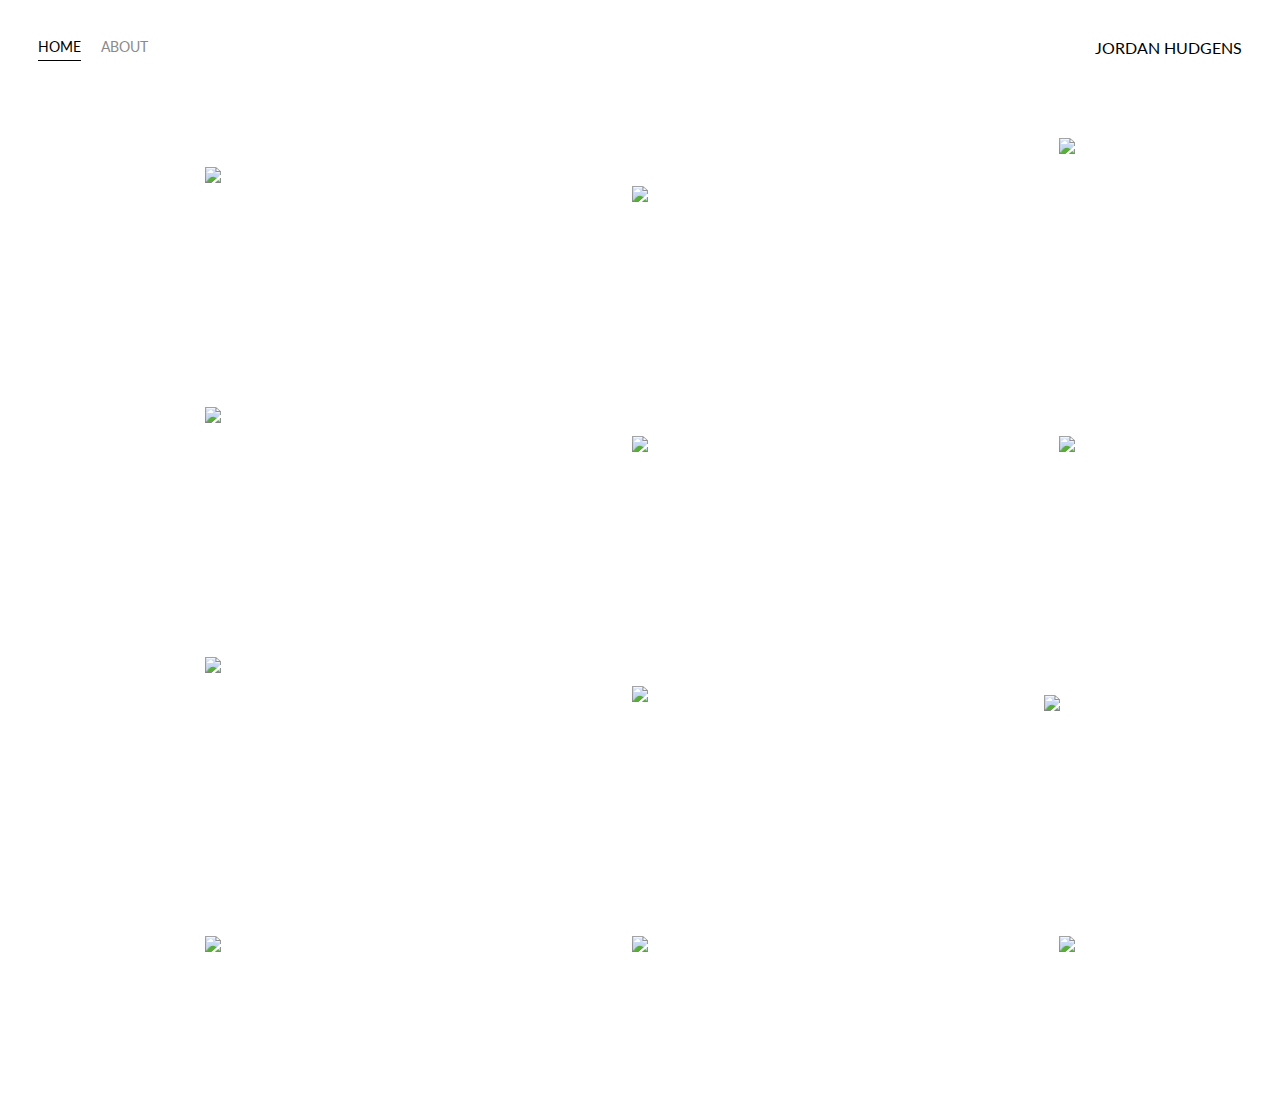
==== index.html @ 76b2880f "Add files via upload" ====
<!DOCTYPE html>
<html>
<head>
    <meta charset="utf-8" />
    <title>Page Title</title>
    <link href="https://fonts.googleapis.com/css2?family=Lato:ital@1&display=swap" rel="stylesheet">
    <link rel="stylesheet" href="styles.css">
</head>
<body>
    <div class="container">
        <div class="nav-wrapper">
            <div class="left-side">
                <div class="nav-link-wrapper active-nav-link">
                    <a href="index.html">Home</a>
                </div>
                <div class="nav-link-wrapper">
                    <a href="about.html">About</a>
                </div>
            </div>

            <div class="right-side">
                <div class="brand">
                    <div>JORDAN HUDGENS</div>
                </div>

            </div>
        </div>

        <div class="content-wrapper">
            <div class="portfolio-items-wrapper">
                
                <div class="portfolio-item-wrapper">
                    <div class="portfolio-img-background" style="background-image:url(files/pictures/portfolio1.jpg)"></div>

                        <div class="img-text-wrapper">
                            <div class="logo-wrapper">
                                <img src="files/logos/quip.png">
                            </div>

                            <div class="subtitle">
                                I built the Quip Ecommerce platform, named a Top 25 Invention by Time Magazine in 2016.
                            </div>
                        </div>
                </div>
                
                <div class="portfolio-item-wrapper">
                    <div class="portfolio-img-background" style="background-image:url(files/pictures/portfolio2.jpg)"></div>

                        <div class="img-text-wrapper">
                            <div class="logo-wrapper">
                                <img src="files/logos/devcamp.png">
                            </div>

                            <div class="subtitle">
                                Coding bootcamp and learning management system.
                            </div>
                        </div>
                </div>

                <div class="portfolio-item-wrapper">
                    <div class="portfolio-img-background" style="background-image:url(files/pictures/portfolio3.jpg)"></div>

                        <div class="img-text-wrapper">
                            <div class="logo-wrapper">
                                <img src="files/logos/eventbrite.png">
                            </div>

                            <div class="subtitle">
                                Eventbrite is the leading event management platform on the web with millions of individuals utilizing their applications to find, register or, and management events in numerous industries.
                            </div>
                        </div>
                </div>

                <div class="portfolio-item-wrapper">
                    <div class="portfolio-img-background" style="background-image:url(files/pictures/portfolio4.jpg)"></div>

                        <div class="img-text-wrapper">
                            <div class="logo-wrapper">
                                <img src="files/logos/shop-hacker.png">
                            </div>

                            <div class="subtitle">
                                Shop Hacker allows you to easily import digital products such as elearning courses, software, and games directly into your ecommerce store.
                            </div>
                        </div>
                </div>

                <div class="portfolio-item-wrapper">
                    <div class="portfolio-img-background" style="background-image:url(files/pictures/portfolio5.jpg)"></div>

                        <div class="img-text-wrapper">
                            <div class="logo-wrapper">
                                <img src="files/logos/crondose.png">
                            </div>

                            <div class="subtitle">
                                Online tutorials and productivity tips.
                            </div>
                        </div>
                </div>

                <div class="portfolio-item-wrapper">
                    <div class="portfolio-img-background" style="background-image:url(files/pictures/portfolio6.jpg)"></div>

                        <div class="img-text-wrapper">
                            <div class="logo-wrapper">
                                <img src="files/logos/dailysmarty.png">
                            </div>

                            <div class="subtitle">
                                Keep track of what you learn everyday.
                            </div>
                        </div>
                </div>

                <div class="portfolio-item-wrapper">
                    <div class="portfolio-img-background" style="background-image:url(files/pictures/portfolio7.jpg)"></div>

                        <div class="img-text-wrapper">
                            <div class="logo-wrapper">
                                <img src="files/logos/dashtrack.png">
                            </div>

                            <div class="subtitle">
                                What you track improves. DashTracks is a journal that makes it easy to track your daily tasks and make the most of your time each day.
                            </div>
                        </div>
                </div>

                <div class="portfolio-item-wrapper">
                    <div class="portfolio-img-background" style="background-image:url(files/pictures/portfolio8.jpg)"></div>

                        <div class="img-text-wrapper">
                            <div class="logo-wrapper">
                                <img src="files/logos/devtrunk.png">
                            </div>

                            <div class="subtitle">
                                Online shopping for developer happiness.
                            </div>
                        </div>
                </div>

                <div class="portfolio-item-wrapper">
                    <div class="portfolio-img-background" style="background-image:url(files/pictures/portfolio9.jpg)"></div>

                        <div class="img-text-wrapper">
                            <div class="logo-wrapper">
                                <img src="files/logos/edutechional.png">
                            </div>

                            <div class="subtitle">
                                Online technology tutorials.
                            </div>
                        </div>
                </div>

                <div class="portfolio-item-wrapper">
                    <div class="portfolio-img-background" style="background-image:url(files/pictures/portfolio10.jpg)"></div>

                        <div class="img-text-wrapper">
                            <div class="logo-wrapper">
                                <img src="files/logos/ministry-safe.png">
                            </div>

                            <div class="subtitle">
                                A complete child safety system for organizations.
                            </div>
                        </div>
                </div>

                <div class="portfolio-item-wrapper">
                    <div class="portfolio-img-background" style="background-image:url(files/pictures/portfolio11.jpg)"></div>

                        <div class="img-text-wrapper">
                            <div class="logo-wrapper">
                                <img src="files/logos/open-devos.png">
                            </div>

                            <div class="subtitle">
                                Publish and share daily devotionals.
                            </div>
                        </div>
                </div>

                <div class="portfolio-item-wrapper">
                    <div class="portfolio-img-background" style="background-image:url(files/pictures/portfolio12.jpg)"></div>

                        <div class="img-text-wrapper">
                            <div class="logo-wrapper">
                                <img src="files/logos/toastability.png">
                            </div>

                            <div class="subtitle">
                                Easy way to manage the digital life of your bar or restaurant.
                            </div>
                        </div>
                </div>

            </div>
        </div>

    </div>
</body>
<script>
    const portfolioItems = document.querySelectorAll('.portfolio-item-wrapper')

    portfolioItems.forEach(portfolioItem => {
        portfolioItem.addEventListener('mouseover', () => {
            console.log(portfolioItem.childNodes[1].classList);
            portfolioItem.childNodes[1].classList.add('img-darken');
        })

        portfolioItem.addEventListener('mouseout', () => {
            portfolioItem.childNodes[1].classList.remove('img-darken');
        })
    })
</script>
</html>
---- styles.css ----
/*Master styles*/
body {
    font-family: "Lato", sans-serif;
    margin: 0px;
}

.container {
    display: grid;
    grid-template-columns: 1fr;
}

/*Nav styles*/
.nav-wrapper {
    display: flex;
    justify-content: space-between;
    padding: 38px;
}

.left-side {
    display: flex;
}

.nav-wrapper > .left-side > div {
    margin-right: 20px;
    font-size: 0.9em;
    text-transform: uppercase;
}

.nav-link-wrapper {
    height: 22px;
    border-bottom: 1px solid transparent;
    transition: border-bottom 0.5s;
}

.nav-link-wrapper a {
    color: #8a8a8a;
    text-decoration: none;
    transition: color 0.5s;
}

.nav-link-wrapper:hover {
    border-bottom: 1px solid black;
}

.nav-link-wrapper a:hover {
    color: black;
}

.active-nav-link {
    border-bottom: 1px solid black;
}

.active-nav-link a {
    color: black !important;
}

/* Portfolio styles*/

.portfolio-items-wrapper {
    display: grid;
    grid-template-columns: 1fr 1fr 1fr;
}

.portfolio-item-wrapper {
    position: relative;
}

.portfolio-img-background {
    height: 250px;
    width: 100%;
    background-size: cover;
    background-position: center;
    background-repeat: no-repeat;
}

.img-text-wrapper {
    position: absolute;
    top: 0;
    display: flex;
    flex-direction: column;
    justify-content: center;
    align-items: center;
    height: 100%;
    text-align: center;
    padding-left: 100px;
    padding-right: 100px;
}

.logo-wrapper img {
    width: 50%;
    margin-bottom: 20px;
}

.img-text-wrapper .subtitle {
    transition: 1s;
    font-weight: 600;
    color: transparent;
}

.img-text-wrapper:hover .subtitle {
    font-weight: 600;
    color: lightseagreen;
}

.img-darken {
    transition: 1s;
    filter:brightness(10%)
}

/* About page */
.two-column-wrapper {
    display: grid;
    grid-template-columns: 1fr 1fr;
}

.profile-image-wrapper img {
    width: 100%;
}

.profile-content-wrapper {
    padding: 30px;
}

.profile-content-wrapper h1 {
    color: lightseagreen;
}
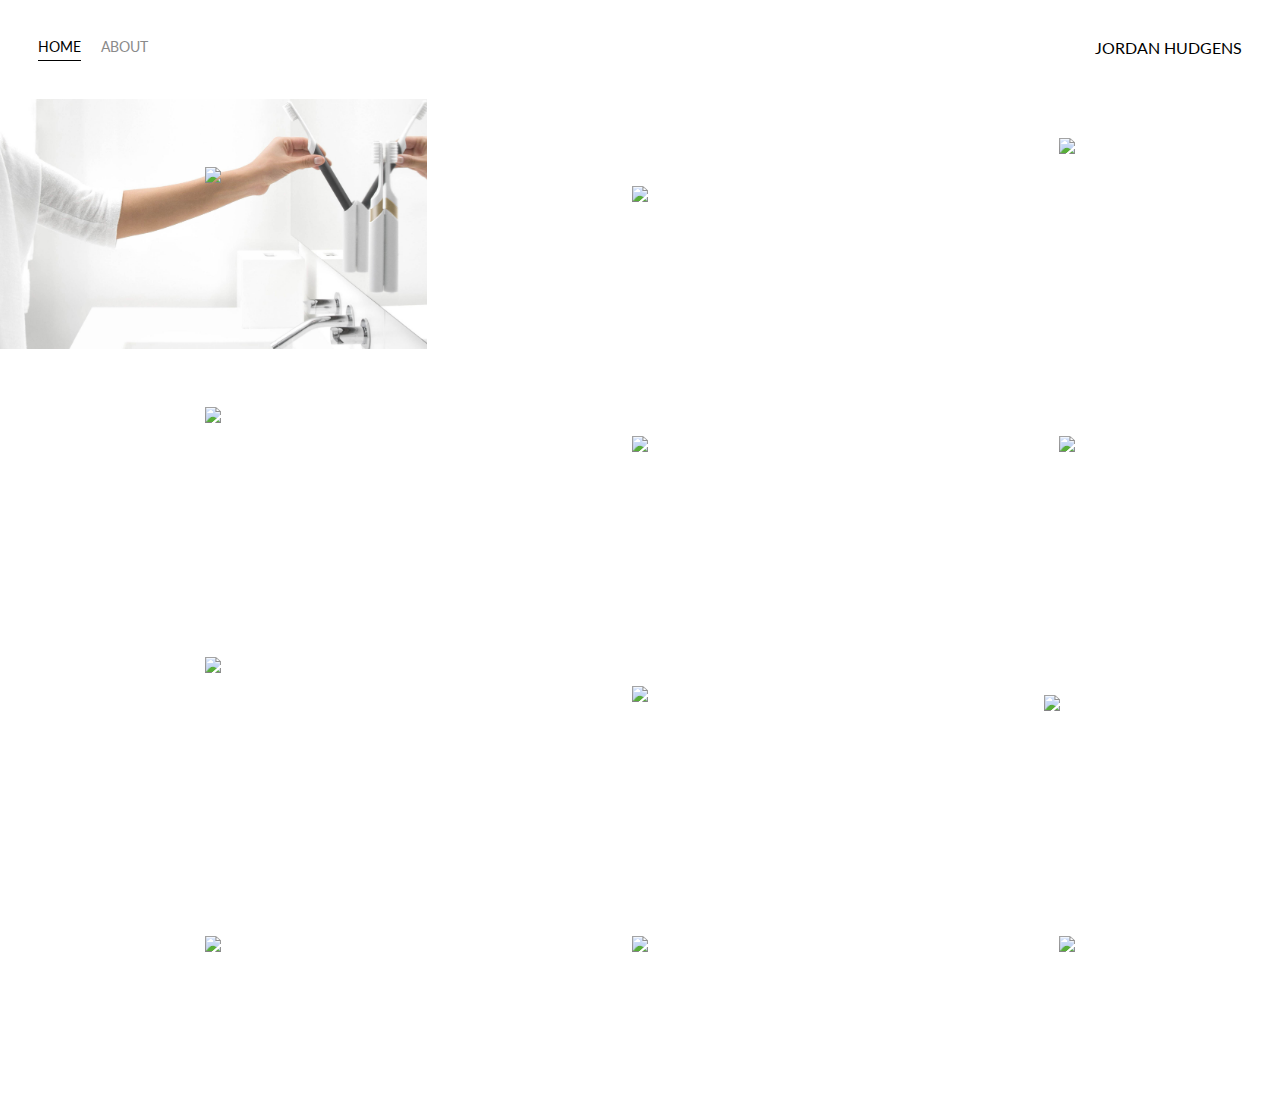
==== commit 840837af: "Update index.html" ====
--- a/index.html
+++ b/index.html
@@ -30,7 +30,7 @@
             <div class="portfolio-items-wrapper">
                 
                 <div class="portfolio-item-wrapper">
-                    <div class="portfolio-img-background" style="background-image:url(files/pictures/portfolio1.jpg)"></div>
+                    <div class="portfolio-img-background" style="background-image:url(portfolio1.jpg)"></div>
 
                         <div class="img-text-wrapper">
                             <div class="logo-wrapper">
@@ -216,4 +216,4 @@
         })
     })
 </script>
-</html>+</html>
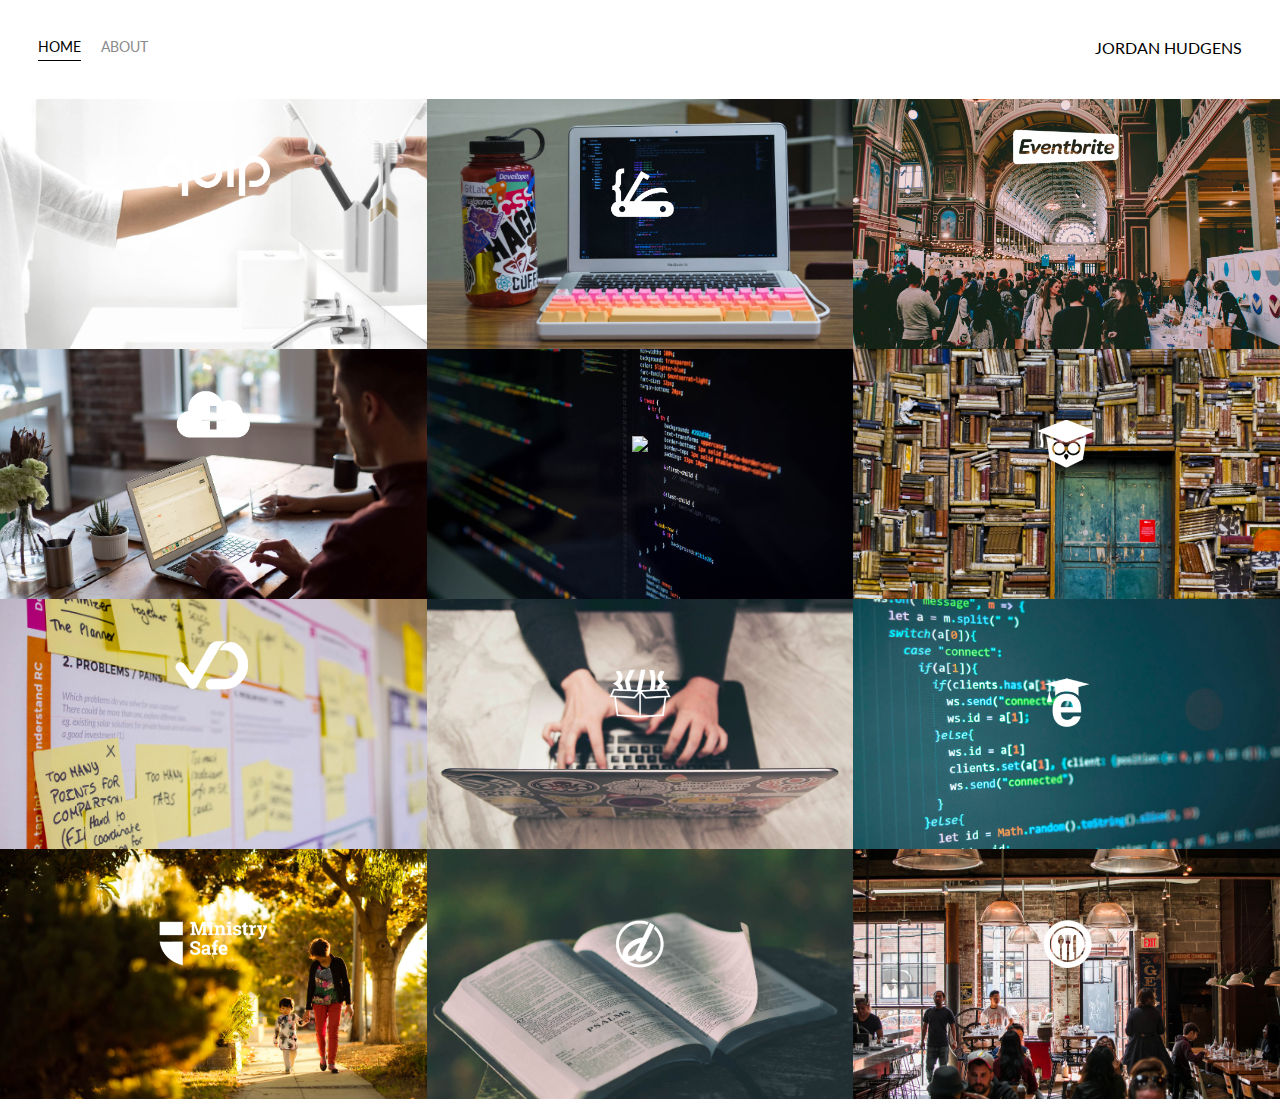
==== commit 73bc3fc7: "Update index.html" ====
--- a/index.html
+++ b/index.html
@@ -34,7 +34,7 @@
 
                         <div class="img-text-wrapper">
                             <div class="logo-wrapper">
-                                <img src="files/logos/quip.png">
+                                <img src="quip.png">
                             </div>
 
                             <div class="subtitle">
@@ -44,11 +44,11 @@
                 </div>
                 
                 <div class="portfolio-item-wrapper">
-                    <div class="portfolio-img-background" style="background-image:url(files/pictures/portfolio2.jpg)"></div>
-
-                        <div class="img-text-wrapper">
-                            <div class="logo-wrapper">
-                                <img src="files/logos/devcamp.png">
+                    <div class="portfolio-img-background" style="background-image:url(portfolio2.jpg)"></div>
+
+                        <div class="img-text-wrapper">
+                            <div class="logo-wrapper">
+                                <img src="devcamp.png">
                             </div>
 
                             <div class="subtitle">
@@ -58,11 +58,11 @@
                 </div>
 
                 <div class="portfolio-item-wrapper">
-                    <div class="portfolio-img-background" style="background-image:url(files/pictures/portfolio3.jpg)"></div>
-
-                        <div class="img-text-wrapper">
-                            <div class="logo-wrapper">
-                                <img src="files/logos/eventbrite.png">
+                    <div class="portfolio-img-background" style="background-image:url(portfolio3.jpg)"></div>
+
+                        <div class="img-text-wrapper">
+                            <div class="logo-wrapper">
+                                <img src="eventbrite.png">
                             </div>
 
                             <div class="subtitle">
@@ -72,11 +72,11 @@
                 </div>
 
                 <div class="portfolio-item-wrapper">
-                    <div class="portfolio-img-background" style="background-image:url(files/pictures/portfolio4.jpg)"></div>
-
-                        <div class="img-text-wrapper">
-                            <div class="logo-wrapper">
-                                <img src="files/logos/shop-hacker.png">
+                    <div class="portfolio-img-background" style="background-image:url(portfolio4.jpg)"></div>
+
+                        <div class="img-text-wrapper">
+                            <div class="logo-wrapper">
+                                <img src="shop-hacker.png">
                             </div>
 
                             <div class="subtitle">
@@ -86,11 +86,11 @@
                 </div>
 
                 <div class="portfolio-item-wrapper">
-                    <div class="portfolio-img-background" style="background-image:url(files/pictures/portfolio5.jpg)"></div>
-
-                        <div class="img-text-wrapper">
-                            <div class="logo-wrapper">
-                                <img src="files/logos/crondose.png">
+                    <div class="portfolio-img-background" style="background-image:url(portfolio5.jpg)"></div>
+
+                        <div class="img-text-wrapper">
+                            <div class="logo-wrapper">
+                                <img src="fcrondose.png">
                             </div>
 
                             <div class="subtitle">
@@ -100,11 +100,11 @@
                 </div>
 
                 <div class="portfolio-item-wrapper">
-                    <div class="portfolio-img-background" style="background-image:url(files/pictures/portfolio6.jpg)"></div>
-
-                        <div class="img-text-wrapper">
-                            <div class="logo-wrapper">
-                                <img src="files/logos/dailysmarty.png">
+                    <div class="portfolio-img-background" style="background-image:url(portfolio6.jpg)"></div>
+
+                        <div class="img-text-wrapper">
+                            <div class="logo-wrapper">
+                                <img src="dailysmarty.png">
                             </div>
 
                             <div class="subtitle">
@@ -114,11 +114,11 @@
                 </div>
 
                 <div class="portfolio-item-wrapper">
-                    <div class="portfolio-img-background" style="background-image:url(files/pictures/portfolio7.jpg)"></div>
-
-                        <div class="img-text-wrapper">
-                            <div class="logo-wrapper">
-                                <img src="files/logos/dashtrack.png">
+                    <div class="portfolio-img-background" style="background-image:url(portfolio7.jpg)"></div>
+
+                        <div class="img-text-wrapper">
+                            <div class="logo-wrapper">
+                                <img src="dashtrack.png">
                             </div>
 
                             <div class="subtitle">
@@ -128,11 +128,11 @@
                 </div>
 
                 <div class="portfolio-item-wrapper">
-                    <div class="portfolio-img-background" style="background-image:url(files/pictures/portfolio8.jpg)"></div>
-
-                        <div class="img-text-wrapper">
-                            <div class="logo-wrapper">
-                                <img src="files/logos/devtrunk.png">
+                    <div class="portfolio-img-background" style="background-image:url(portfolio8.jpg)"></div>
+
+                        <div class="img-text-wrapper">
+                            <div class="logo-wrapper">
+                                <img src="devtrunk.png">
                             </div>
 
                             <div class="subtitle">
@@ -142,11 +142,11 @@
                 </div>
 
                 <div class="portfolio-item-wrapper">
-                    <div class="portfolio-img-background" style="background-image:url(files/pictures/portfolio9.jpg)"></div>
-
-                        <div class="img-text-wrapper">
-                            <div class="logo-wrapper">
-                                <img src="files/logos/edutechional.png">
+                    <div class="portfolio-img-background" style="background-image:url(portfolio9.jpg)"></div>
+
+                        <div class="img-text-wrapper">
+                            <div class="logo-wrapper">
+                                <img src="edutechional.png">
                             </div>
 
                             <div class="subtitle">
@@ -156,11 +156,11 @@
                 </div>
 
                 <div class="portfolio-item-wrapper">
-                    <div class="portfolio-img-background" style="background-image:url(files/pictures/portfolio10.jpg)"></div>
-
-                        <div class="img-text-wrapper">
-                            <div class="logo-wrapper">
-                                <img src="files/logos/ministry-safe.png">
+                    <div class="portfolio-img-background" style="background-image:url(portfolio10.jpg)"></div>
+
+                        <div class="img-text-wrapper">
+                            <div class="logo-wrapper">
+                                <img src="ministry-safe.png">
                             </div>
 
                             <div class="subtitle">
@@ -170,11 +170,11 @@
                 </div>
 
                 <div class="portfolio-item-wrapper">
-                    <div class="portfolio-img-background" style="background-image:url(files/pictures/portfolio11.jpg)"></div>
-
-                        <div class="img-text-wrapper">
-                            <div class="logo-wrapper">
-                                <img src="files/logos/open-devos.png">
+                    <div class="portfolio-img-background" style="background-image:url(portfolio11.jpg)"></div>
+
+                        <div class="img-text-wrapper">
+                            <div class="logo-wrapper">
+                                <img src="open-devos.png">
                             </div>
 
                             <div class="subtitle">
@@ -184,11 +184,11 @@
                 </div>
 
                 <div class="portfolio-item-wrapper">
-                    <div class="portfolio-img-background" style="background-image:url(files/pictures/portfolio12.jpg)"></div>
-
-                        <div class="img-text-wrapper">
-                            <div class="logo-wrapper">
-                                <img src="files/logos/toastability.png">
+                    <div class="portfolio-img-background" style="background-image:url(portfolio12.jpg)"></div>
+
+                        <div class="img-text-wrapper">
+                            <div class="logo-wrapper">
+                                <img src="toastability.png">
                             </div>
 
                             <div class="subtitle">
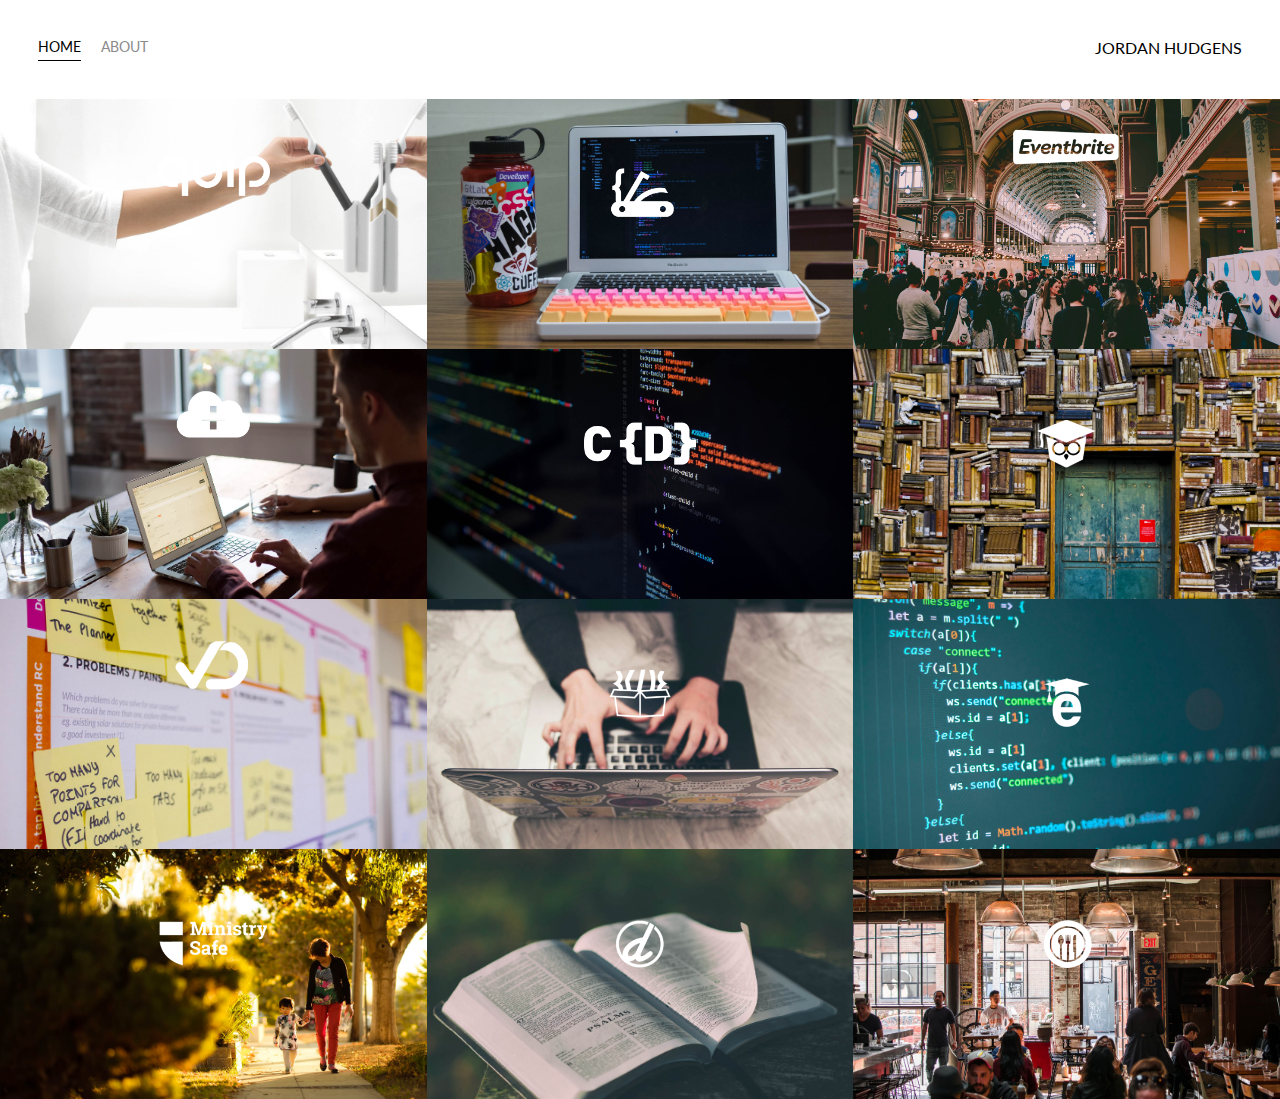
==== commit 677dd6d2: "Update index.html" ====
--- a/index.html
+++ b/index.html
@@ -90,7 +90,7 @@
 
                         <div class="img-text-wrapper">
                             <div class="logo-wrapper">
-                                <img src="fcrondose.png">
+                                <img src="crondose.png">
                             </div>
 
                             <div class="subtitle">
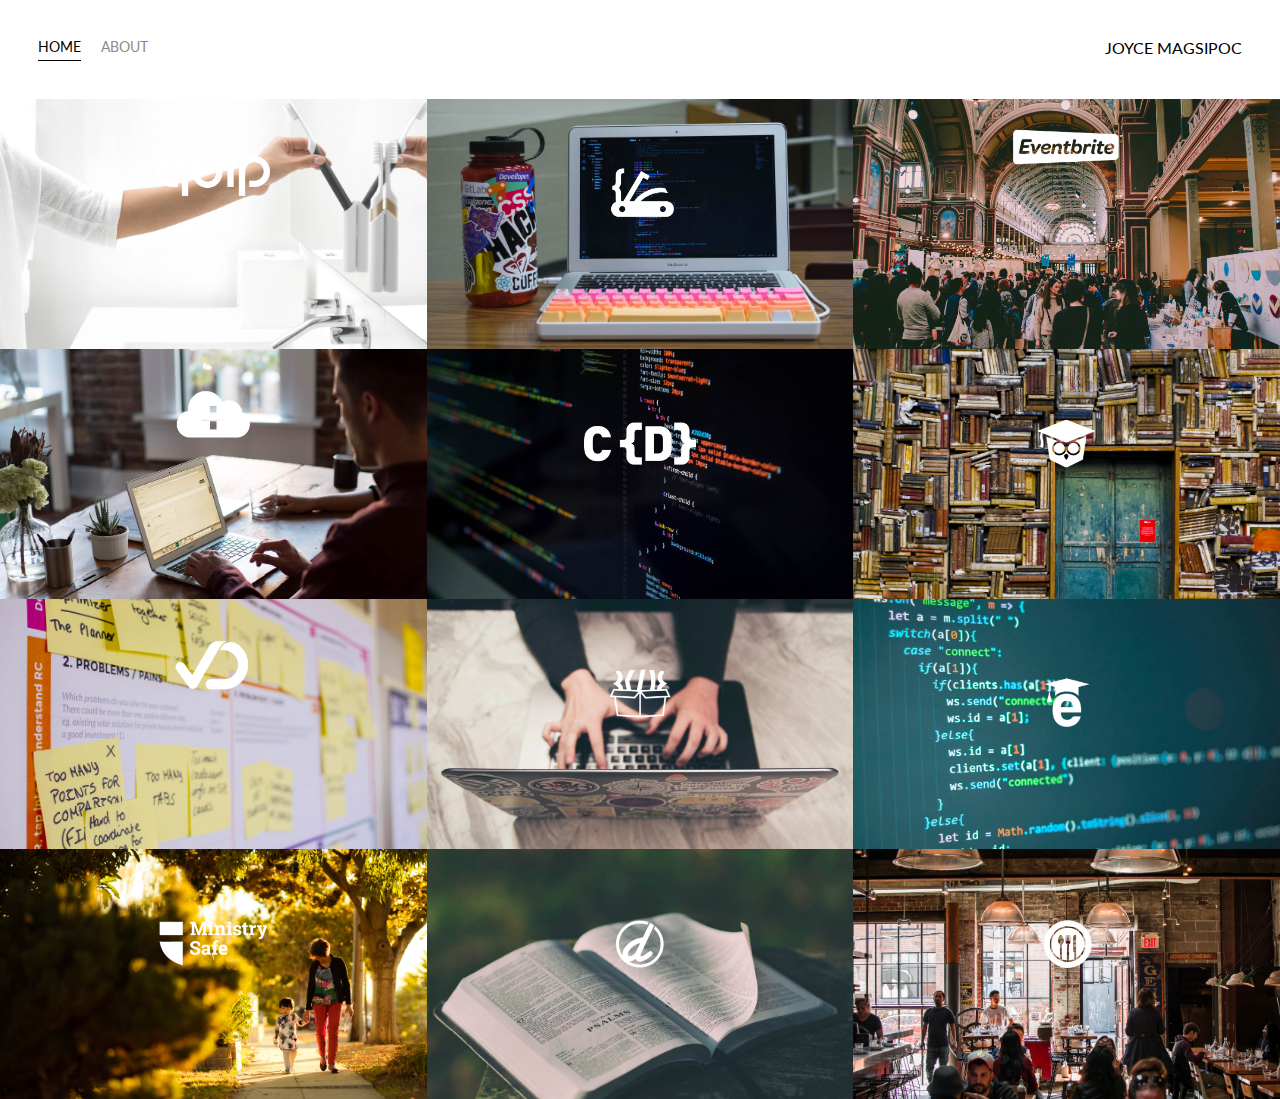
==== commit 5522e135: "Update index.html" ====
--- a/index.html
+++ b/index.html
@@ -20,7 +20,7 @@
 
             <div class="right-side">
                 <div class="brand">
-                    <div>JORDAN HUDGENS</div>
+                    <div>JOYCE MAGSIPOC</div>
                 </div>
 
             </div>
